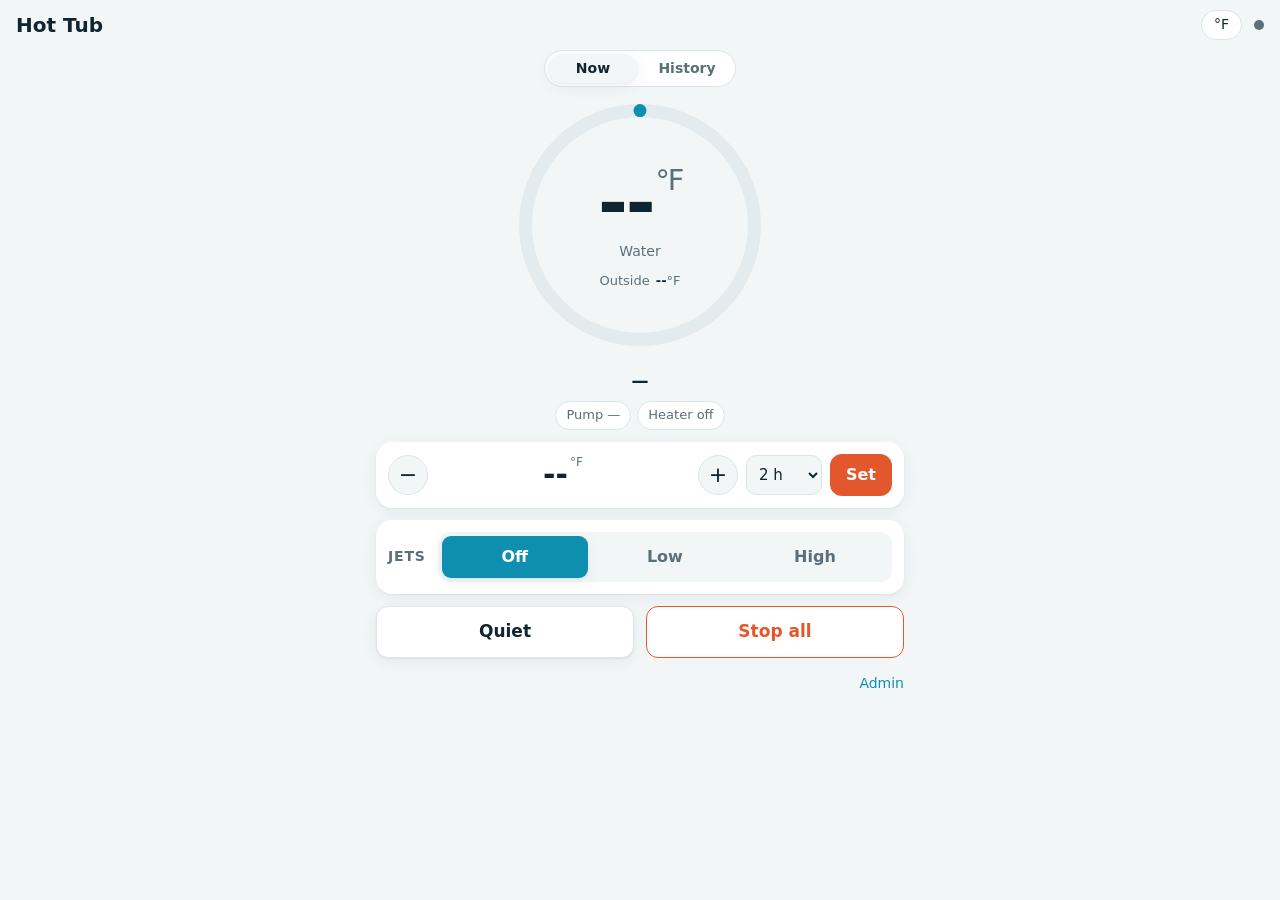
==== webapp/static/index.html @ ff3cba50 "Web app: calmer main screen — Now/History tabs, outside temp in the dial, one-row Set - Dial alone a" ====
<!doctype html>
<html lang="en">
<head>
  <meta charset="utf-8">
  <meta name="viewport" content="width=device-width, initial-scale=1, viewport-fit=cover">
  <meta name="theme-color" content="#0b1d26">
  <meta name="apple-mobile-web-app-capable" content="yes">
  <meta name="apple-mobile-web-app-title" content="Hot Tub">
  <title>Hot Tub</title>
  <link rel="icon" href="icon.svg" type="image/svg+xml">
  <!-- iOS can't use an SVG home-screen icon: it needs the PNG. -->
  <link rel="apple-touch-icon" href="apple-touch-icon.png">
  <link rel="manifest" href="manifest.webmanifest">
  <link rel="stylesheet" href="style.css?v=202610081425">
</head>
<body>
  <header class="bar">
    <h1>Hot Tub</h1>
    <div class="bar-right">
      <button class="unit" id="unit" aria-label="Switch units">°F</button>
      <span class="dot" id="dot" title="Connecting…"></span>
    </div>
  </header>

  <main>
    <div class="offline" id="offline" hidden>Can't reach the tub controller. Showing the last known state.</div>
    <div class="fault" id="fault" hidden></div>

    <div class="tabs" role="tablist">
      <button role="tab" id="tabNow" class="on" aria-selected="true">Now</button>
      <button role="tab" id="tabHist" aria-selected="false">History</button>
    </div>

    <section class="hero" id="panelNow" aria-live="polite">
      <div class="ring" id="ring">
        <svg viewBox="0 0 200 200" aria-hidden="true">
          <circle class="track" cx="100" cy="100" r="88"/>
          <circle class="arc" id="arc" cx="100" cy="100" r="88"/>
        </svg>
        <div class="reading">
          <div class="temp"><span id="water">--</span><span class="deg" id="waterUnit">°F</span></div>
          <div class="sub" id="heroSub">Water</div>
          <div class="out">Outside <span id="outdoor">--</span><span id="outUnit">°F</span></div>
        </div>
      </div>
      <div class="activity" id="activity">Connecting…</div>
      <div class="chips">
        <span class="chip" id="chipPump">Pump —</span>
        <span class="chip" id="chipHeat">Heater —</span>
      </div>
    </section>

    <section class="card chartcard" id="panelHist" hidden>
      <div class="charthead">
        <h2>Temperature</h2>
        <div class="seg small" id="range" role="radiogroup" aria-label="Time range">
          <button data-h="6">6 h</button>
          <button data-h="24" class="on">24 h</button>
          <button data-h="168">7 d</button>
        </div>
      </div>
      <div class="chart" id="chart">
        <svg id="chartSvg" role="img" aria-label="Water and outside temperature over time"></svg>
        <div class="tip" id="tip" hidden></div>
      </div>
      <div class="legend">
        <span><i class="sw water"></i>Water</span>
        <span><i class="sw out"></i>Outside</span>
        <span><i class="sw target"></i>Target</span>
        <span><i class="sw heat"></i>Heater on</span>
      </div>
    </section>

    <section class="card setrow">
      <div class="stepper">
        <button class="step" id="down" aria-label="Lower">−</button>
        <div class="target"><span id="target">--</span><span class="deg" id="targetUnit">°F</span></div>
        <button class="step" id="up" aria-label="Higher">+</button>
      </div>
      <select id="duration" aria-label="For how long">
        <option value="60">1 h</option>
        <option value="120" selected>2 h</option>
        <option value="240">4 h</option>
        <option value="keep">Keep</option>
      </select>
      <button class="primary" id="heat">Set</button>
    </section>
    <p class="keepnote" id="keepNote" hidden></p>

    <section class="card row">
      <span class="rowlabel">Jets</span>
      <div class="seg" id="jets" role="radiogroup" aria-label="Jets">
        <button data-level="off">Off</button>
        <button data-level="low">Low</button>
        <button data-level="high">High</button>
      </div>
    </section>

    <section class="actions">
      <button class="secondary" id="quiet">Quiet</button>
      <button class="danger" id="stop">Stop all</button>
    </section>

    <footer>
      <span id="power"></span>
      <a href="/admin">Admin</a>
    </footer>
  </main>

  <div class="toast" id="toast" role="status"></div>
  <script src="common.js?v=202610081425"></script>
  <script src="chart.js?v=202610081425"></script>
  <script src="app.js?v=202610081425"></script>
</body>
</html>
---- webapp/static/style.css ----
:root {
  --bg: #f3f6f7;
  --card: #ffffff;
  --text: #0f2530;
  --muted: #5b6f78;
  --line: #dde5e8;
  --accent: #0e8fb0;
  --accent-ink: #ffffff;
  --hot: #e2572b;
  --warn-bg: #fdecea;
  --warn: #a8321b;
  --ok: #24a148;
  --track: #e3ebee;
  --shadow: 0 1px 2px rgba(15, 37, 48, .06), 0 4px 16px rgba(15, 37, 48, .06);
  --series-water: #2a78d6;
  --series-out: #eda100;
  --heat-band: rgba(226, 87, 43, .13);
  color-scheme: light;
}
@media (prefers-color-scheme: dark) {
  :root {
    --bg: #0b1d26;
    --card: #12303d;
    --text: #e8f2f5;
    --muted: #93adb7;
    --line: #21404d;
    --accent: #38b6d6;
    --accent-ink: #062029;
    --hot: #ff7a4d;
    --warn-bg: #4a1d14;
    --warn: #ffb4a3;
    --ok: #4cd07a;
    --track: #1c3d4a;
    --shadow: none;
    --series-water: #3987e5;
    --series-out: #c98500;
    --heat-band: rgba(255, 122, 77, .24);
    color-scheme: dark;
  }
}

* { box-sizing: border-box; }
html, body { margin: 0; }
body {
  background: var(--bg);
  color: var(--text);
  font: 16px/1.4 system-ui, -apple-system, "Segoe UI", Roboto, sans-serif;
  -webkit-tap-highlight-color: transparent;
  padding-bottom: env(safe-area-inset-bottom);
}
button { font: inherit; color: inherit; cursor: pointer; }

.bar {
  position: sticky; top: 0; z-index: 2;
  display: flex; align-items: center; justify-content: space-between;
  padding: calc(10px + env(safe-area-inset-top)) 16px 10px;
  background: var(--bg);
}
.bar h1 { font-size: 20px; margin: 0; font-weight: 650; }
.bar-right { display: flex; align-items: center; gap: 12px; }
.back { color: var(--accent); text-decoration: none; padding-right: 4px; }
.unit {
  border: 1px solid var(--line); background: var(--card); border-radius: 999px;
  padding: 4px 12px; font-size: 14px;
}
.dot { width: 10px; height: 10px; border-radius: 50%; background: var(--muted); }
.dot.up { background: var(--ok); }
.dot.down { background: var(--hot); }

main { max-width: 560px; margin: 0 auto; padding: 0 16px 24px; }

.offline, .fault {
  border-radius: 12px; padding: 12px 14px; margin: 4px 0 12px;
  background: var(--warn-bg); color: var(--warn); font-weight: 550;
}

/* --- Now / History tabs ----------------------------------------------- */
.tabs { display: flex; justify-content: center; gap: 4px; margin: 0 auto 6px; width: 12em;
  background: var(--card); border: 1px solid var(--line); border-radius: 999px; padding: 3px; }
.tabs button { flex: 1; border: 0; background: transparent; border-radius: 999px; padding: 5px 0;
  font-size: 14px; color: var(--muted); font-weight: 550; }
.tabs button.on { background: var(--bg); color: var(--text); box-shadow: var(--shadow); }

/* --- the big temperature ------------------------------------------------ */
.hero { text-align: center; padding: 2px 0 0; }
.ring { position: relative; width: min(68vw, 260px); aspect-ratio: 1; margin: 0 auto; }
.ring svg { width: 100%; height: 100%; transform: rotate(-90deg); }
.ring circle { fill: none; stroke-width: 10; }
.ring .track { stroke: var(--track); }
.ring .arc { stroke: var(--accent); stroke-linecap: round; stroke-dasharray: 0 999; transition: stroke-dasharray .6s ease; }
.ring.heating .arc { stroke: var(--hot); }
.reading { position: absolute; inset: 0; display: flex; flex-direction: column; align-items: center; justify-content: center; }
.temp { font-size: clamp(52px, 17vw, 72px); font-weight: 650; letter-spacing: -0.03em; line-height: 1; font-variant-numeric: tabular-nums; }
.deg { font-size: .4em; font-weight: 500; vertical-align: top; margin-left: 2px; color: var(--muted); }
.sub { margin-top: 4px; color: var(--muted); font-size: 14px; }
.out { margin-top: 10px; font-size: 13px; color: var(--muted); font-variant-numeric: tabular-nums; }
.out span:first-of-type { color: var(--text); font-weight: 600; margin-left: 2px; }
.activity { margin-top: 8px; font-size: 17px; font-weight: 600; }
.chips { display: flex; flex-wrap: wrap; gap: 6px; justify-content: center; margin-top: 8px; }
.chip {
  background: var(--card); border: 1px solid var(--line); border-radius: 999px;
  padding: 4px 10px; font-size: 13px; color: var(--muted);
}
.chip.lit { color: var(--accent); border-color: var(--accent); }
.chip.hot { color: var(--hot); border-color: var(--hot); }

/* --- cards and controls ------------------------------------------------- */
.card { background: var(--card); border-radius: 16px; padding: 12px; margin-top: 12px; box-shadow: var(--shadow); }
.card h2 { font-size: 15px; text-transform: uppercase; letter-spacing: .06em; color: var(--muted); margin: 0 0 12px; font-weight: 600; }
.hint { color: var(--muted); margin: -6px 0 12px; font-size: 14px; }

.stepper { display: flex; align-items: center; justify-content: space-between; gap: 12px; }
.step {
  width: 52px; height: 52px; border-radius: 50%; border: 1px solid var(--line);
  background: var(--bg); font-size: 28px; line-height: 1;
}
.step:active { transform: scale(.96); }
.target { font-size: 40px; font-weight: 650; font-variant-numeric: tabular-nums; }

.seg { display: grid; grid-auto-flow: column; grid-auto-columns: 1fr; gap: 4px; margin-top: 10px; background: var(--bg); padding: 4px; border-radius: 12px; }
.seg button { border: 0; background: transparent; padding: 8px 0; border-radius: 9px; color: var(--muted); font-weight: 550; }
.seg button.on { background: var(--card); color: var(--text); box-shadow: var(--shadow); }
.seg.big { margin-top: 0; }
.seg.big button { padding: 16px 0; font-size: 18px; }
.seg.big button.on { background: var(--accent); color: var(--accent-ink); }

.primary, .secondary, .danger {
  width: 100%; border-radius: 12px; padding: 13px; font-size: 17px; font-weight: 650; border: 0; margin-top: 10px;
}
.primary { background: var(--hot); color: #fff; }
.secondary { background: var(--card); border: 1px solid var(--line); box-shadow: var(--shadow); }
.danger { background: var(--card); color: var(--hot); border: 1px solid var(--hot); }
.primary:active, .secondary:active, .danger:active { transform: scale(.99); }
.actions { display: grid; grid-template-columns: 1fr 1fr; gap: 12px; margin-top: 2px; }
.card.row { display: flex; align-items: center; gap: 12px; }
.card.row .seg { flex: 1; margin-top: 0; }
.rowlabel { font-size: 14px; text-transform: uppercase; letter-spacing: .06em; color: var(--muted); font-weight: 600; }
.seg.big button, .card.row .seg button { padding: 10px 0; font-size: 16px; }
.card.row .seg button.on { background: var(--accent); color: var(--accent-ink); }
.keepnote { margin: 8px 0 0; font-size: 14px; color: var(--muted); text-align: center; }
.link { border: 0; background: none; color: var(--accent); padding: 0; font: inherit; text-decoration: underline; }

/* --- temperature chart ---------------------------------------------------- */
.charthead { display: flex; align-items: center; justify-content: space-between; gap: 12px; }
.charthead h2 { margin: 0; }
.seg.small { margin-top: 0; width: 11em; }
.seg.small button { padding: 5px 0; font-size: 13px; }
.chart { position: relative; margin-top: 8px; touch-action: pan-y; }
.chart svg { display: block; width: 100%; }
.chart .grid { stroke: var(--line); stroke-width: 1; }
.chart .axis { fill: var(--muted); font-size: 11px; font-variant-numeric: tabular-nums; }
.chart .empty { fill: var(--muted); font-size: 13px; }
.chart .band { fill: var(--heat-band); }
.chart .line { fill: none; stroke-width: 2; stroke-linejoin: round; stroke-linecap: round; }
.chart .line.water { stroke: var(--series-water); }
.chart .line.out { stroke: var(--series-out); }
.chart .line.target { stroke: var(--muted); stroke-width: 1.5; stroke-dasharray: 4 4; }
.chart .dl { fill: var(--muted); font-size: 11px; font-weight: 600; paint-order: stroke; stroke: var(--card); stroke-width: 3px; }
.chart .cross { stroke: var(--muted); stroke-width: 1; }
.chart .dot { stroke: var(--card); stroke-width: 2; }
.chart .dot.water { fill: var(--series-water); }
.chart .dot.out { fill: var(--series-out); }
.tip {
  position: absolute; top: 0; pointer-events: none; background: var(--card); border: 1px solid var(--line);
  border-radius: 10px; padding: 6px 9px; font-size: 13px; box-shadow: var(--shadow); white-space: nowrap;
}
.tip .tt { color: var(--muted); margin-bottom: 2px; }
.tip b { font-variant-numeric: tabular-nums; margin-left: 4px; }
.legend { display: flex; flex-wrap: wrap; gap: 4px 14px; margin-top: 6px; font-size: 13px; color: var(--muted); }
.sw { display: inline-block; width: 14px; height: 3px; border-radius: 2px; vertical-align: middle; margin-right: 6px; }
.sw.water { background: var(--series-water); }
.sw.out { background: var(--series-out); }
.sw.target { height: 0; border-top: 2px dashed var(--muted); }
.sw.heat { height: 10px; width: 12px; background: var(--heat-band); border: 1px solid var(--hot); }

footer { display: flex; justify-content: space-between; align-items: center; margin-top: 16px; color: var(--muted); font-size: 14px; }
footer a { color: var(--accent); text-decoration: none; }

/* --- admin -------------------------------------------------------------- */
.who { color: var(--muted); font-size: 14px; margin: 4px 0 0; }
.settings { display: grid; gap: 4px; }
.setting { display: flex; align-items: center; justify-content: space-between; gap: 12px; padding: 10px 0; border-bottom: 1px solid var(--line); }
.setting:last-child { border-bottom: 0; }
.setting .name { display: flex; flex-direction: column; }
.setting small { color: var(--muted); font-size: 13px; }
.setting input[type=number], .setting select {
  width: 9em; padding: 8px 10px; border-radius: 10px; border: 1px solid var(--line);
  background: var(--bg); color: var(--text); font: inherit; text-align: right;
}
.setting select { text-align: left; }
.toggle { width: 22px; height: 22px; accent-color: var(--accent); }
.diag { width: 100%; border-collapse: collapse; font-size: 14px; }
.diag th { text-align: left; font-weight: 500; color: var(--muted); padding: 6px 8px 6px 0; }
.diag td { text-align: right; padding: 6px 0; font-variant-numeric: tabular-nums; overflow-wrap: anywhere; }
.diag tr + tr { border-top: 1px solid var(--line); }

.toast {
  position: fixed; left: 50%; bottom: calc(20px + env(safe-area-inset-bottom));
  transform: translate(-50%, 120px); background: var(--text); color: var(--bg);
  padding: 12px 18px; border-radius: 12px; font-weight: 550; transition: transform .25s ease; max-width: 90vw;
}
.toast.show { transform: translate(-50%, 0); }
.toast.bad { background: var(--hot); color: #fff; }

/* --- one-row temperature control ------------------------------------------ */
.setrow { display: flex; align-items: center; gap: 8px; }
.setrow .stepper { flex: 1; gap: 4px; }
.setrow .step { width: 40px; height: 40px; font-size: 22px; flex: none; }
.setrow .target { font-size: 30px; }
.setrow select {
  flex: none; font: inherit; font-size: 15px; padding: 9px 8px; border-radius: 10px;
  border: 1px solid var(--line); background: var(--bg); color: var(--text);
}
.setrow .primary { width: auto; flex: none; margin-top: 0; padding: 10px 16px; font-size: 16px; }
.keepnote { margin: 6px 0 0; }
.chartcard { margin-top: 0; }
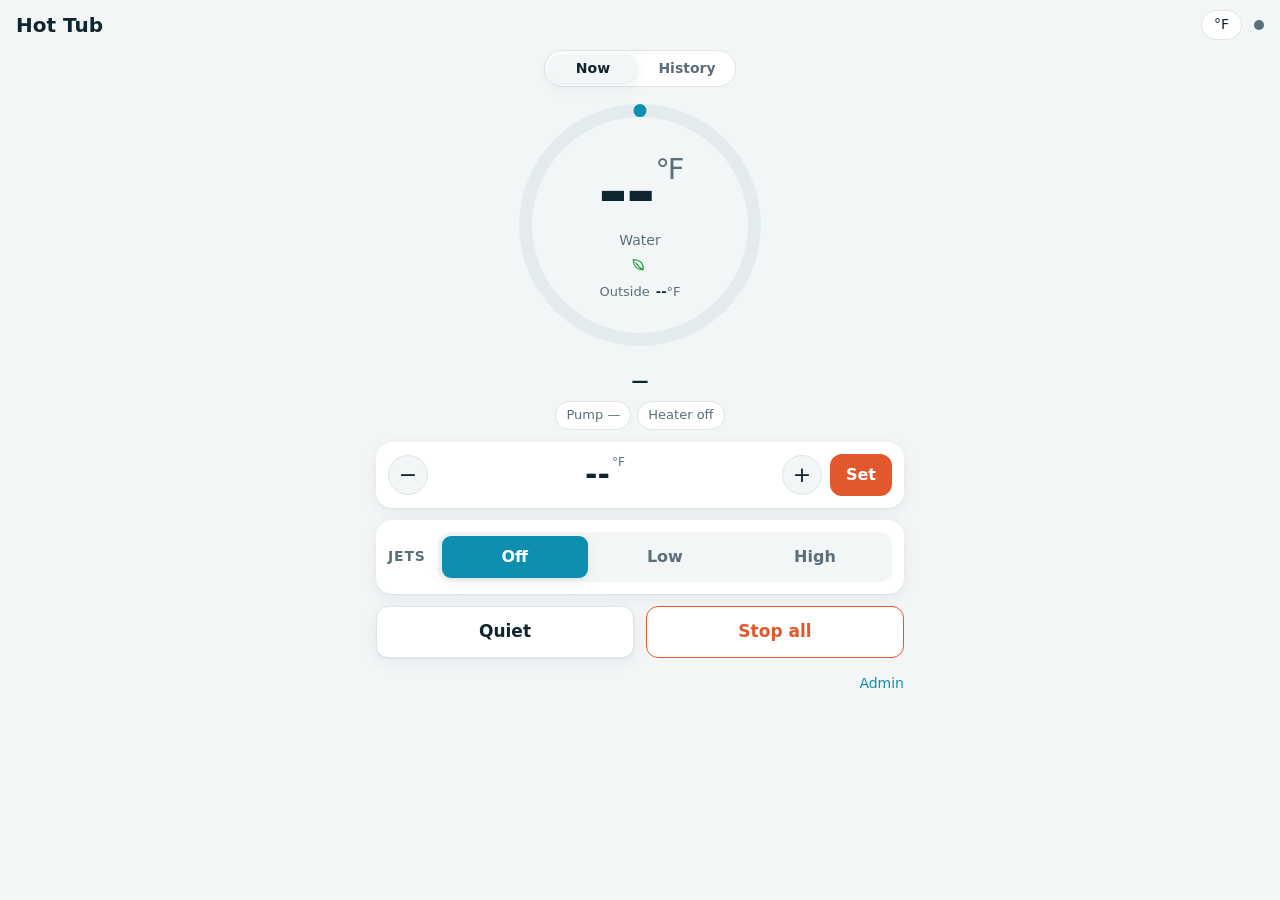
==== commit 851520d7: "Eco mode: set temperatures fall back to eco after 2-24 h (admin setting) Firmware: eco_mode switch, " ====
--- a/webapp/static/index.html
+++ b/webapp/static/index.html
@@ -40,6 +40,10 @@
         <div class="reading">
           <div class="temp"><span id="water">--</span><span class="deg" id="waterUnit">°F</span></div>
           <div class="sub" id="heroSub">Water</div>
+          <div class="eco" id="eco" hidden>
+            <svg viewBox="0 0 24 24" aria-hidden="true"><path d="M5 19c0-9 6-14 15-14 0 9-5 15-14 15"/><path d="M5 19c3-5 6-8 10-10"/></svg>
+            <span id="ecoText"></span>
+          </div>
           <div class="out">Outside <span id="outdoor">--</span><span id="outUnit">°F</span></div>
         </div>
       </div>
@@ -77,12 +81,6 @@
         <div class="target"><span id="target">--</span><span class="deg" id="targetUnit">°F</span></div>
         <button class="step" id="up" aria-label="Higher">+</button>
       </div>
-      <select id="duration" aria-label="For how long">
-        <option value="60">1 h</option>
-        <option value="120" selected>2 h</option>
-        <option value="240">4 h</option>
-        <option value="keep">Keep</option>
-      </select>
       <button class="primary" id="heat">Set</button>
     </section>
     <p class="keepnote" id="keepNote" hidden></p>
--- a/webapp/static/style.css
+++ b/webapp/static/style.css
@@ -214,3 +214,10 @@
 .setrow .primary { width: auto; flex: none; margin-top: 0; padding: 10px 16px; font-size: 16px; }
 .keepnote { margin: 6px 0 0; }
 .chartcard { margin-top: 0; }
+
+/* --- eco leaf + countdown in the dial ------------------------------------- */
+:root { --eco: #24a148; }
+@media (prefers-color-scheme: dark) { :root { --eco: #4cd07a; } }
+.eco { display: flex; align-items: center; gap: 4px; margin-top: 6px; font-size: 14px; font-weight: 600;
+  color: var(--eco); font-variant-numeric: tabular-nums; }
+.eco svg { width: 16px; height: 16px; fill: none; stroke: currentColor; stroke-width: 2; stroke-linecap: round; stroke-linejoin: round; }
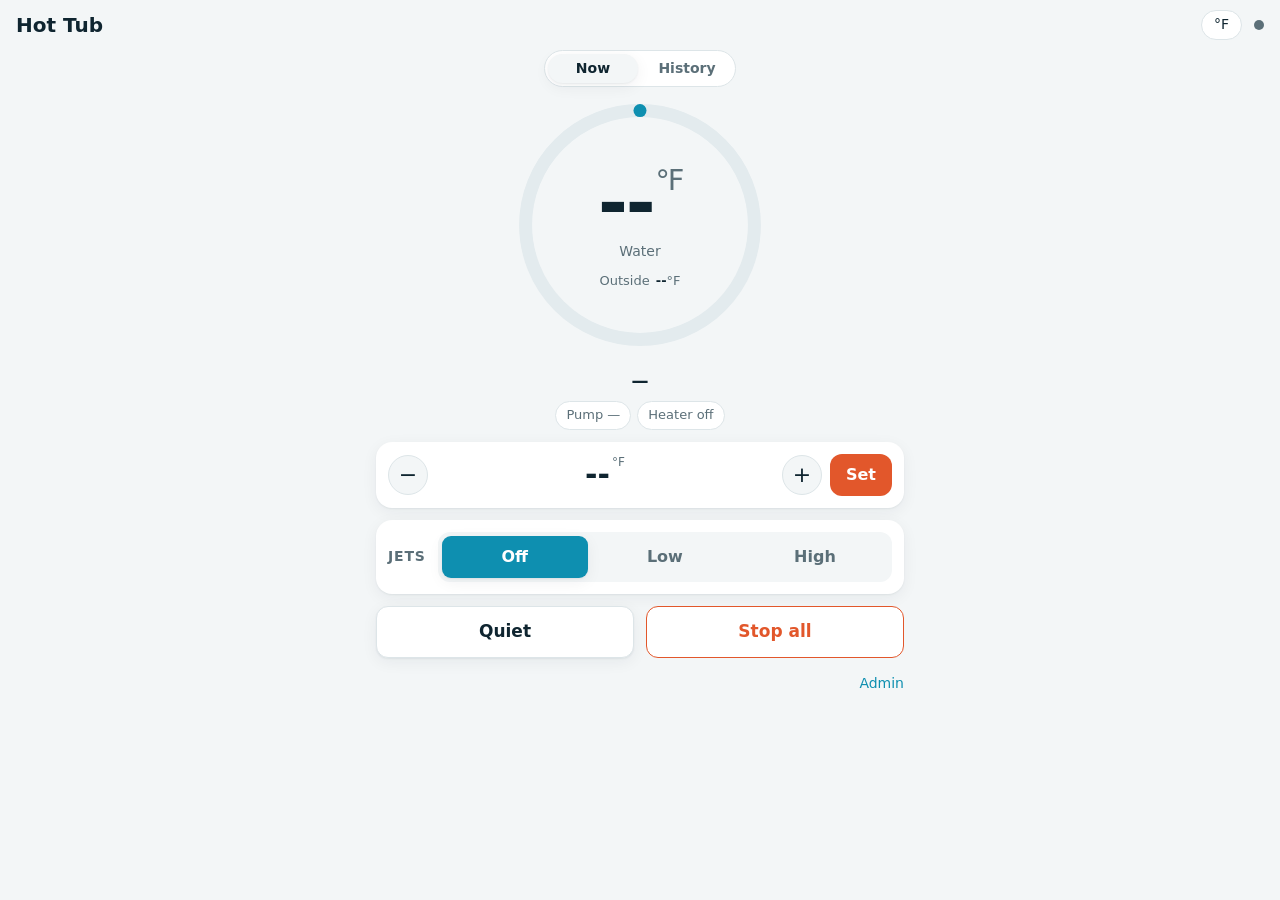
==== commit 74737004: "Web app: 'ready ≈ 8:05 PM' from a learned heat model History now records pump state and fits, hourly" ====
--- a/webapp/static/index.html
+++ b/webapp/static/index.html
@@ -40,6 +40,7 @@
         <div class="reading">
           <div class="temp"><span id="water">--</span><span class="deg" id="waterUnit">°F</span></div>
           <div class="sub" id="heroSub">Water</div>
+          <div class="eta" id="eta" hidden></div>
           <div class="eco" id="eco" hidden>
             <svg viewBox="0 0 24 24" aria-hidden="true"><path d="M5 19c0-9 6-14 15-14 0 9-5 15-14 15"/><path d="M5 19c3-5 6-8 10-10"/></svg>
             <span id="ecoText"></span>
--- a/webapp/static/style.css
+++ b/webapp/static/style.css
@@ -40,6 +40,8 @@
 }
 
 * { box-sizing: border-box; }
+/* `hidden` must win over any display rule (e.g. the flex eco line). */
+[hidden] { display: none !important; }
 html, body { margin: 0; }
 body {
   background: var(--bg);
@@ -221,3 +223,5 @@
 .eco { display: flex; align-items: center; gap: 4px; margin-top: 6px; font-size: 14px; font-weight: 600;
   color: var(--eco); font-variant-numeric: tabular-nums; }
 .eco svg { width: 16px; height: 16px; fill: none; stroke: currentColor; stroke-width: 2; stroke-linecap: round; stroke-linejoin: round; }
+
+.eta { margin-top: 2px; font-size: 14px; font-weight: 600; color: var(--hot); font-variant-numeric: tabular-nums; }
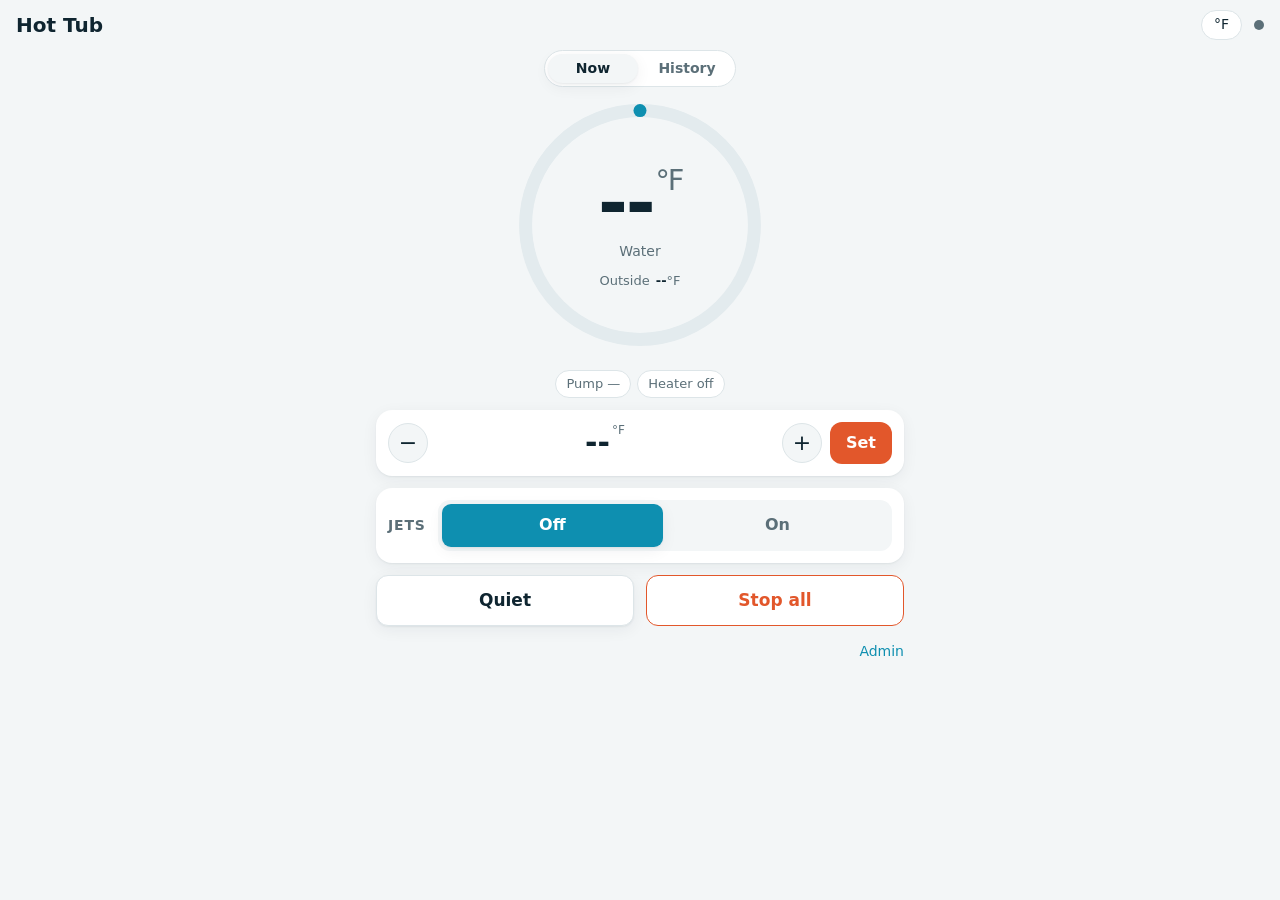
==== commit 8c739118: "Tub button toggles jets on/off; jets off starts quiet; simpler web status - button_press: jets off -" ====
--- a/webapp/static/index.html
+++ b/webapp/static/index.html
@@ -90,8 +90,7 @@
       <span class="rowlabel">Jets</span>
       <div class="seg" id="jets" role="radiogroup" aria-label="Jets">
         <button data-level="off">Off</button>
-        <button data-level="low">Low</button>
-        <button data-level="high">High</button>
+        <button data-level="high">On</button>
       </div>
     </section>
 
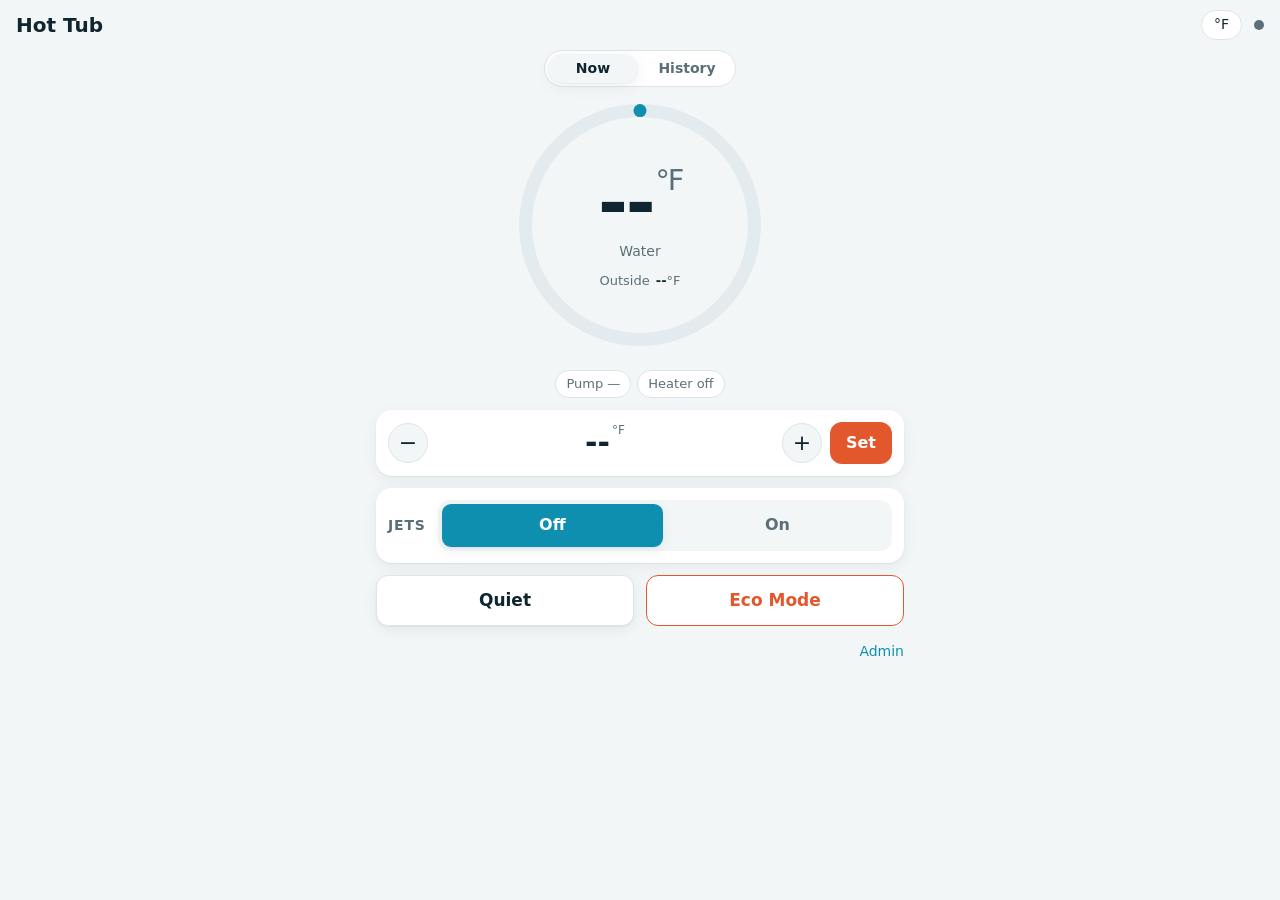
==== commit fd3b57c8: "Web app: rename Stop all to Eco Mode Co-Authored-By: Claude Opus 5.5 <noreply@anthropic.com>" ====
--- a/webapp/static/index.html
+++ b/webapp/static/index.html
@@ -96,7 +96,7 @@
 
     <section class="actions">
       <button class="secondary" id="quiet">Quiet</button>
-      <button class="danger" id="stop">Stop all</button>
+      <button class="danger" id="stop">Eco Mode</button>
     </section>
 
     <footer>
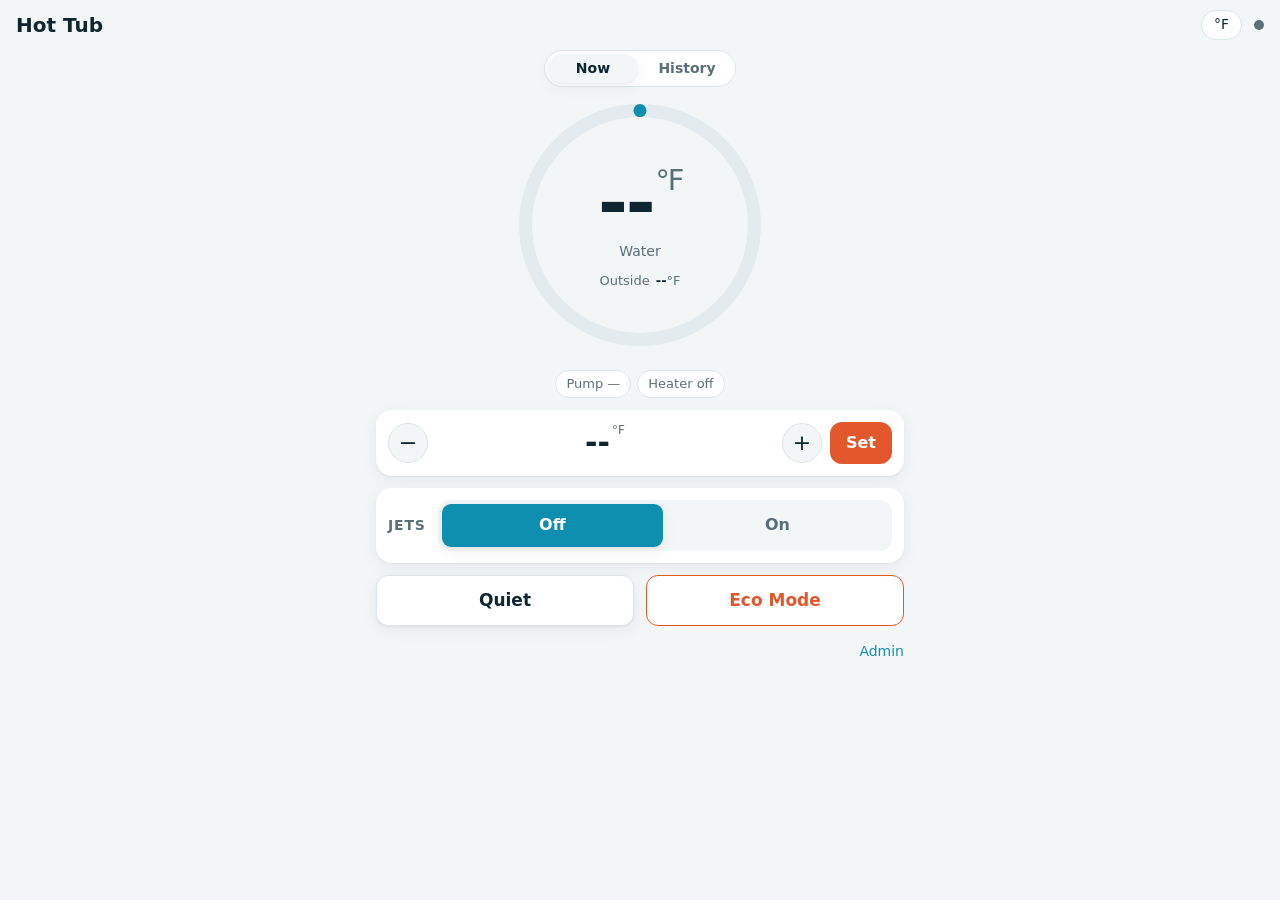
==== commit d40af15b: "Web app: drop the 'Holding … until changed' note Co-Authored-By: Claude Opus 5.5 <noreply@anthropic." ====
--- a/webapp/static/index.html
+++ b/webapp/static/index.html
@@ -84,7 +84,6 @@
       </div>
       <button class="primary" id="heat">Set</button>
     </section>
-    <p class="keepnote" id="keepNote" hidden></p>
 
     <section class="card row">
       <span class="rowlabel">Jets</span>
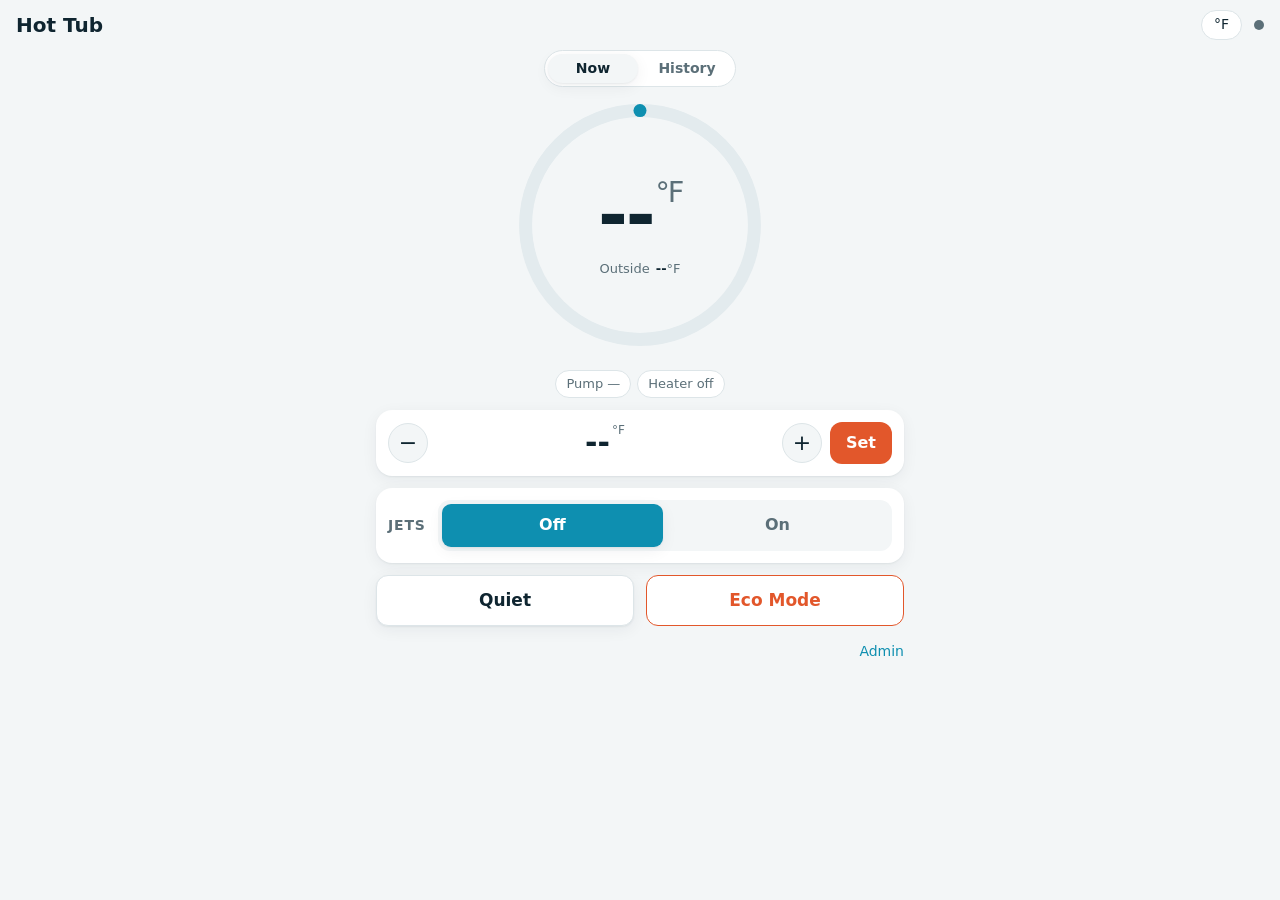
==== commit 4df5367e: "Web app: drop 'heating to' from the dial (setpoint is shown below) Co-Authored-By: Claude Opus 5.5 <" ====
--- a/webapp/static/index.html
+++ b/webapp/static/index.html
@@ -39,7 +39,6 @@
         </svg>
         <div class="reading">
           <div class="temp"><span id="water">--</span><span class="deg" id="waterUnit">°F</span></div>
-          <div class="sub" id="heroSub">Water</div>
           <div class="eta" id="eta" hidden></div>
           <div class="eco" id="eco" hidden>
             <svg viewBox="0 0 24 24" aria-hidden="true"><path d="M5 19c0-9 6-14 15-14 0 9-5 15-14 15"/><path d="M5 19c3-5 6-8 10-10"/></svg>
--- a/webapp/static/style.css
+++ b/webapp/static/style.css
@@ -224,4 +224,17 @@
   color: var(--eco); font-variant-numeric: tabular-nums; }
 .eco svg { width: 16px; height: 16px; fill: none; stroke: currentColor; stroke-width: 2; stroke-linecap: round; stroke-linejoin: round; }
 
-.eta { margin-top: 2px; font-size: 14px; font-weight: 600; color: var(--hot); font-variant-numeric: tabular-nums; }
+.eta { margin-top: 6px; font-size: 14px; font-weight: 600; color: var(--hot); font-variant-numeric: tabular-nums; }
+
+/* --- in-app confirmation dialog ------------------------------------------- */
+dialog.ask {
+  border: 0; border-radius: 18px; padding: 20px; width: min(340px, calc(100vw - 32px));
+  background: var(--card); color: var(--text); box-shadow: 0 10px 40px rgba(0, 0, 0, .25);
+}
+dialog.ask::backdrop { background: rgba(6, 20, 27, .45); }
+dialog.ask[open] { animation: ask-in .16s ease-out; }
+@keyframes ask-in { from { transform: translateY(8px) scale(.98); opacity: 0; } }
+dialog.ask h3 { margin: 0 0 6px; font-size: 19px; }
+dialog.ask p { margin: 0; color: var(--muted); font-size: 15px; line-height: 1.4; }
+.askbtns { display: grid; grid-template-columns: 1fr 1fr; gap: 10px; margin-top: 18px; }
+.askbtns button { margin-top: 0; padding: 12px; font-size: 16px; }
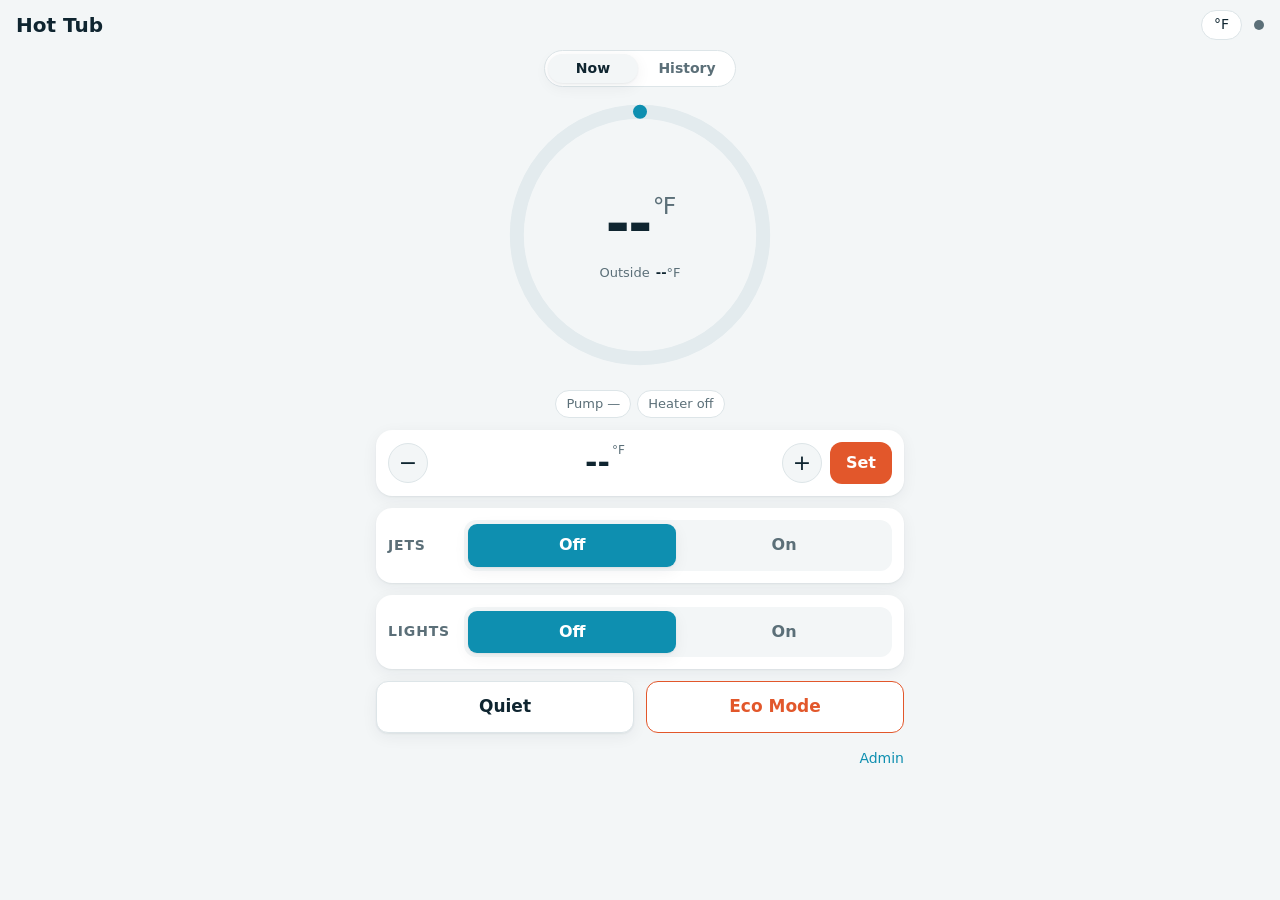
==== commit b266c26f: "Tub lights on CH8; momentary button: short press = jets, long press = lights - Firmware: CH8 is the " ====
--- a/webapp/static/index.html
+++ b/webapp/static/index.html
@@ -11,7 +11,7 @@
   <!-- iOS can't use an SVG home-screen icon: it needs the PNG. -->
   <link rel="apple-touch-icon" href="apple-touch-icon.png">
   <link rel="manifest" href="manifest.webmanifest">
-  <link rel="stylesheet" href="style.css?v=202610081425">
+  <link rel="stylesheet" href="style.css?v=202610161546">
 </head>
 <body>
   <header class="bar">
@@ -92,6 +92,14 @@
       </div>
     </section>
 
+    <section class="card row">
+      <span class="rowlabel">Lights</span>
+      <div class="seg" id="lights" role="radiogroup" aria-label="Lights">
+        <button data-on="0">Off</button>
+        <button data-on="1">On</button>
+      </div>
+    </section>
+
     <section class="actions">
       <button class="secondary" id="quiet">Quiet</button>
       <button class="danger" id="stop">Eco Mode</button>
@@ -104,8 +112,8 @@
   </main>
 
   <div class="toast" id="toast" role="status"></div>
-  <script src="common.js?v=202610081425"></script>
-  <script src="chart.js?v=202610081425"></script>
-  <script src="app.js?v=202610081425"></script>
+  <script src="common.js?v=202610161546"></script>
+  <script src="chart.js?v=202610161546"></script>
+  <script src="app.js?v=202610161546"></script>
 </body>
 </html>
--- a/webapp/static/style.css
+++ b/webapp/static/style.css
@@ -85,14 +85,14 @@
 
 /* --- the big temperature ------------------------------------------------ */
 .hero { text-align: center; padding: 2px 0 0; }
-.ring { position: relative; width: min(68vw, 260px); aspect-ratio: 1; margin: 0 auto; }
+.ring { position: relative; width: min(70vw, 280px); aspect-ratio: 1; margin: 0 auto; container-type: inline-size; }
 .ring svg { width: 100%; height: 100%; transform: rotate(-90deg); }
 .ring circle { fill: none; stroke-width: 10; }
 .ring .track { stroke: var(--track); }
 .ring .arc { stroke: var(--accent); stroke-linecap: round; stroke-dasharray: 0 999; transition: stroke-dasharray .6s ease; }
 .ring.heating .arc { stroke: var(--hot); }
 .reading { position: absolute; inset: 0; display: flex; flex-direction: column; align-items: center; justify-content: center; }
-.temp { font-size: clamp(52px, 17vw, 72px); font-weight: 650; letter-spacing: -0.03em; line-height: 1; font-variant-numeric: tabular-nums; }
+.temp { font-size: 21cqw; font-weight: 650; letter-spacing: -0.03em; line-height: 1; font-variant-numeric: tabular-nums; }
 .deg { font-size: .4em; font-weight: 500; vertical-align: top; margin-left: 2px; color: var(--muted); }
 .sub { margin-top: 4px; color: var(--muted); font-size: 14px; }
 .out { margin-top: 10px; font-size: 13px; color: var(--muted); font-variant-numeric: tabular-nums; }
@@ -136,7 +136,7 @@
 .actions { display: grid; grid-template-columns: 1fr 1fr; gap: 12px; margin-top: 2px; }
 .card.row { display: flex; align-items: center; gap: 12px; }
 .card.row .seg { flex: 1; margin-top: 0; }
-.rowlabel { font-size: 14px; text-transform: uppercase; letter-spacing: .06em; color: var(--muted); font-weight: 600; }
+.rowlabel { width: 4.6em; flex: none; font-size: 14px; text-transform: uppercase; letter-spacing: .06em; color: var(--muted); font-weight: 600; }
 .seg.big button, .card.row .seg button { padding: 10px 0; font-size: 16px; }
 .card.row .seg button.on { background: var(--accent); color: var(--accent-ink); }
 .keepnote { margin: 8px 0 0; font-size: 14px; color: var(--muted); text-align: center; }
